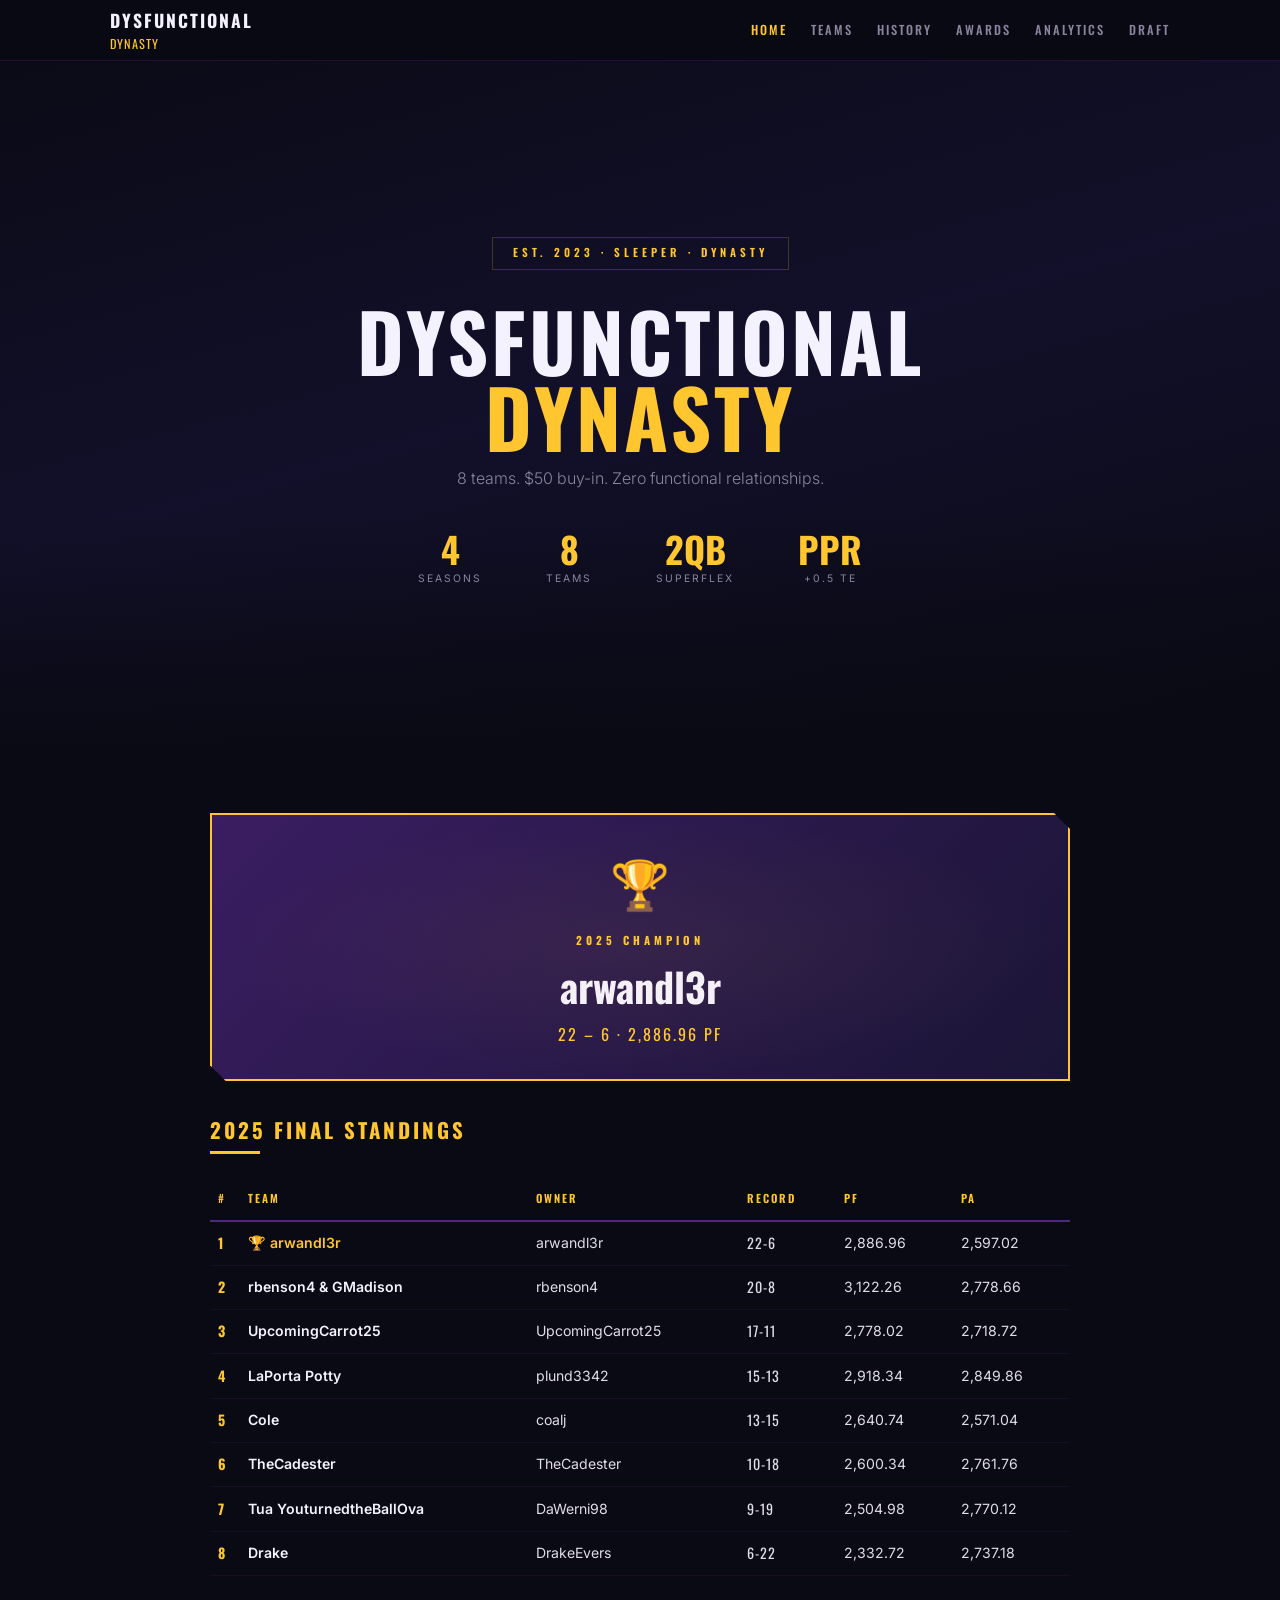
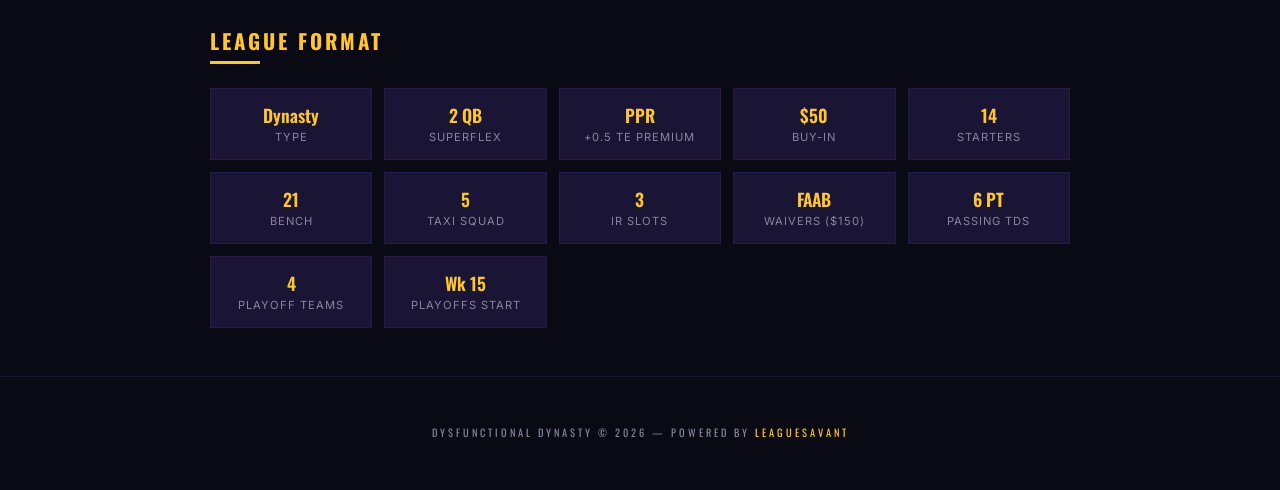
==== index.html @ bd943bfa "Dysfunctional Dynasty — full league site" ====
<!DOCTYPE html>
<html lang="en">
<head>
  <meta charset="UTF-8">
  <meta name="viewport" content="width=device-width, initial-scale=1.0">
  <title>Dysfunctional Dynasty — Fantasy Football</title>
  <link rel="stylesheet" href="css/style.css">
  <link href="https://fonts.googleapis.com/css2?family=Oswald:wght@400;500;600;700&family=Inter:wght@300;400;500;600;700&display=swap" rel="stylesheet">
</head>
<body>

<nav class="nav">
  <div class="nav-inner">
    <a href="index.html" class="nav-logo">DYSFUNCTIONAL<span>DYNASTY</span></a>
    <div class="nav-toggle" onclick="this.nextElementSibling.classList.toggle('open')"><span></span><span></span><span></span></div>
    <div class="nav-links">
      <a href="index.html" class="active">Home</a>
      <a href="teams.html">Teams</a>
      <a href="history.html">History</a>
      <a href="awards.html">Awards</a>
      <a href="analytics.html">Analytics</a>
      <a href="draft.html">Draft</a>
    </div>
  </div>
</nav>

<div class="hero">
  <div class="hero-content">
    <div style="font-size:0.7rem;font-family:'Oswald',sans-serif;font-weight:600;letter-spacing:4px;text-transform:uppercase;color:var(--gold);border:1px solid var(--border-gold);display:inline-block;padding:0.4rem 1.25rem;margin-bottom:2rem;">Est. 2023 · Sleeper · Dynasty</div>
    <h1 style="font-size:clamp(2.5rem,10vw,5rem);letter-spacing:3px;line-height:0.95;color:var(--white);margin-bottom:0.75rem;">DYSFUNCTIONAL<br><span style="color:var(--gold);">DYNASTY</span></h1>
    <p style="color:var(--text-muted);font-size:1rem;font-weight:300;max-width:500px;margin:0 auto 2.5rem;">8 teams. $50 buy-in. Zero functional relationships.</p>
    <div style="display:flex;gap:clamp(1.5rem,5vw,4rem);justify-content:center;flex-wrap:wrap;">
      <div style="text-align:center;"><div style="font-family:'Oswald',sans-serif;font-size:clamp(1.5rem,4vw,2.25rem);font-weight:700;color:var(--gold);line-height:1;">4</div><div style="font-size:0.65rem;text-transform:uppercase;letter-spacing:2px;color:var(--text-muted);margin-top:0.25rem;">Seasons</div></div>
      <div style="text-align:center;"><div style="font-family:'Oswald',sans-serif;font-size:clamp(1.5rem,4vw,2.25rem);font-weight:700;color:var(--gold);line-height:1;">8</div><div style="font-size:0.65rem;text-transform:uppercase;letter-spacing:2px;color:var(--text-muted);margin-top:0.25rem;">Teams</div></div>
      <div style="text-align:center;"><div style="font-family:'Oswald',sans-serif;font-size:clamp(1.5rem,4vw,2.25rem);font-weight:700;color:var(--gold);line-height:1;">2QB</div><div style="font-size:0.65rem;text-transform:uppercase;letter-spacing:2px;color:var(--text-muted);margin-top:0.25rem;">Superflex</div></div>
      <div style="text-align:center;"><div style="font-family:'Oswald',sans-serif;font-size:clamp(1.5rem,4vw,2.25rem);font-weight:700;color:var(--gold);line-height:1;">PPR</div><div style="font-size:0.65rem;text-transform:uppercase;letter-spacing:2px;color:var(--text-muted);margin-top:0.25rem;">+0.5 TE</div></div>
    </div>
  </div>
</div>

<section class="section">
  <!-- Champion Banner -->
  <div class="champ-banner">
    <div class="trophy">🏆</div>
    <h3>2025 Champion</h3>
    <div class="champ-name">arwandl3r</div>
    <div class="champ-record">22 – 6 · 2,886.96 PF</div>
  </div>

  <!-- 2025 Final Standings -->
  <h2 class="section-title">2025 Final Standings</h2>
  <div class="gold-line"></div>

  <div style="overflow-x:auto;">
    <table class="standings-table">
      <thead>
        <tr><th>#</th><th>Team</th><th>Owner</th><th>Record</th><th>PF</th><th>PA</th></tr>
      </thead>
      <tbody>
        <tr><td class="rank">1</td><td class="team-name champ">🏆 arwandl3r</td><td>arwandl3r</td><td class="record">22-6</td><td>2,886.96</td><td>2,597.02</td></tr>
        <tr><td class="rank">2</td><td class="team-name">rbenson4 & GMadison</td><td>rbenson4</td><td class="record">20-8</td><td>3,122.26</td><td>2,778.66</td></tr>
        <tr><td class="rank">3</td><td class="team-name">UpcomingCarrot25</td><td>UpcomingCarrot25</td><td class="record">17-11</td><td>2,778.02</td><td>2,718.72</td></tr>
        <tr><td class="rank">4</td><td class="team-name">LaPorta Potty</td><td>plund3342</td><td class="record">15-13</td><td>2,918.34</td><td>2,849.86</td></tr>
        <tr><td class="rank">5</td><td class="team-name">Cole</td><td>coalj</td><td class="record">13-15</td><td>2,640.74</td><td>2,571.04</td></tr>
        <tr><td class="rank">6</td><td class="team-name">TheCadester</td><td>TheCadester</td><td class="record">10-18</td><td>2,600.34</td><td>2,761.76</td></tr>
        <tr><td class="rank">7</td><td class="team-name">Tua YouturnedtheBallOva</td><td>DaWerni98</td><td class="record">9-19</td><td>2,504.98</td><td>2,770.12</td></tr>
        <tr><td class="rank">8</td><td class="team-name">Drake</td><td>DrakeEvers</td><td class="record">6-22</td><td>2,332.72</td><td>2,737.18</td></tr>
      </tbody>
    </table>
  </div>

  <!-- League Format -->
  <div style="margin-top:3rem;">
    <h2 class="section-title">League Format</h2>
    <div class="gold-line"></div>
    <div class="format-grid">
      <div class="format-item"><div class="val">Dynasty</div><div class="label">Type</div></div>
      <div class="format-item"><div class="val">2 QB</div><div class="label">Superflex</div></div>
      <div class="format-item"><div class="val">PPR</div><div class="label">+0.5 TE Premium</div></div>
      <div class="format-item"><div class="val">$50</div><div class="label">Buy-In</div></div>
      <div class="format-item"><div class="val">14</div><div class="label">Starters</div></div>
      <div class="format-item"><div class="val">21</div><div class="label">Bench</div></div>
      <div class="format-item"><div class="val">5</div><div class="label">Taxi Squad</div></div>
      <div class="format-item"><div class="val">3</div><div class="label">IR Slots</div></div>
      <div class="format-item"><div class="val">FAAB</div><div class="label">Waivers ($150)</div></div>
      <div class="format-item"><div class="val">6 PT</div><div class="label">Passing TDs</div></div>
      <div class="format-item"><div class="val">4</div><div class="label">Playoff Teams</div></div>
      <div class="format-item"><div class="val">Wk 15</div><div class="label">Playoffs Start</div></div>
    </div>
  </div>
</section>

<footer>Dysfunctional Dynasty &copy; 2026 — Powered by <span>LeagueSavant</span></footer>

</body>
</html>
---- css/style.css ----
/* ============================================
   DYSFUNCTIONAL DYNASTY — Vikings Theme
   Purple & Gold / Dark Mode
   ============================================ */

:root {
  --bg: #0a0a14;
  --bg-alt: #12102a;
  --card: #1a1535;
  --card-hover: #221d42;
  --purple: #4F2683;
  --purple-dark: #3a1d62;
  --purple-light: #6b3fa0;
  --gold: #FFC62F;
  --gold-dark: #d4a520;
  --gold-soft: rgba(255,198,47,0.08);
  --gold-glow: rgba(255,198,47,0.15);
  --text: #e0dce8;
  --text-muted: #8a849e;
  --white: #f5f2ff;
  --border: rgba(79,38,131,0.3);
  --border-gold: rgba(255,198,47,0.2);
  --shadow: 0 2px 12px rgba(0,0,0,0.3);
  --shadow-lg: 0 8px 30px rgba(0,0,0,0.4);
  --red: #ff4444;
  --green: #44cc77;
}

*, *::before, *::after { box-sizing: border-box; margin: 0; padding: 0; }
html { scroll-behavior: smooth; }

body {
  font-family: 'Inter', -apple-system, sans-serif;
  background: var(--bg);
  color: var(--text);
  line-height: 1.6;
  -webkit-font-smoothing: antialiased;
}

a { text-decoration: none; color: inherit; }
ul { list-style: none; }
img { max-width: 100%; display: block; }

h1, h2, h3, h4 {
  font-family: 'Oswald', sans-serif;
  font-weight: 700;
  text-transform: uppercase;
}

/* === NAV === */
.nav {
  position: fixed;
  top: 0; left: 0; right: 0;
  z-index: 100;
  background: rgba(10,10,20,0.95);
  backdrop-filter: blur(12px);
  border-bottom: 1px solid var(--border);
}
.nav-inner {
  max-width: 1100px;
  margin: 0 auto;
  display: flex;
  align-items: center;
  justify-content: space-between;
  padding: 0 1.25rem;
  height: 60px;
}
.nav-logo {
  font-family: 'Oswald', sans-serif;
  font-size: 1.1rem;
  font-weight: 700;
  letter-spacing: 2px;
  color: var(--white);
}
.nav-logo span { color: var(--gold); font-size: 0.7em; display: block; letter-spacing: 1px; font-weight: 400; }
.nav-links { display: flex; gap: 1.5rem; }
.nav-links a {
  font-family: 'Oswald', sans-serif;
  font-size: 0.78rem;
  font-weight: 500;
  letter-spacing: 2px;
  text-transform: uppercase;
  color: var(--text-muted);
  transition: color 0.2s;
}
.nav-links a:hover, .nav-links a.active { color: var(--gold); }

.nav-toggle { display: none; cursor: pointer; }
.nav-toggle span { display: block; width: 22px; height: 2px; background: var(--gold); margin: 5px 0; transition: 0.3s; }

@media (max-width: 700px) {
  .nav-toggle { display: block; }
  .nav-links {
    display: none;
    position: absolute;
    top: 60px; left: 0; right: 0;
    background: rgba(10,10,20,0.98);
    flex-direction: column;
    padding: 1rem 1.25rem;
    gap: 0.75rem;
    border-bottom: 1px solid var(--border);
  }
  .nav-links.open { display: flex; }
}

/* === HERO === */
.hero {
  position: relative;
  min-height: 85vh;
  display: flex;
  align-items: center;
  justify-content: center;
  text-align: center;
  overflow: hidden;
  background: linear-gradient(165deg, var(--bg) 0%, var(--bg-alt) 50%, var(--bg) 100%);
  padding-top: 60px;
}
.hero::before {
  content: '';
  position: absolute;
  top: 0; left: 0; right: 0; bottom: 0;
  background: url('https://images.unsplash.com/photo-1566577739112-5180d4bf9390?w=1600&q=80') center/cover;
  opacity: 0.08;
  filter: grayscale(20%);
}
.hero::after {
  content: '';
  position: absolute;
  bottom: 0; left: 0; right: 0;
  height: 250px;
  background: linear-gradient(transparent, var(--bg));
}
.hero-content { position: relative; z-index: 2; padding: 2rem 1.25rem; }

/* === SECTIONS === */
.section { max-width: 900px; margin: 0 auto; padding: 3rem 1.25rem; }
.section-title {
  font-size: 1.3rem;
  letter-spacing: 3px;
  color: var(--gold);
  margin-bottom: 0.25rem;
}
.section-sub {
  font-size: 0.8rem;
  color: var(--text-muted);
  letter-spacing: 1px;
  margin-bottom: 2rem;
}
.gold-line {
  width: 50px;
  height: 3px;
  background: var(--gold);
  margin-bottom: 1.5rem;
}

/* === CARDS === */
.card {
  background: var(--card);
  border: 1px solid var(--border);
  padding: 1.5rem;
  margin-bottom: 1rem;
  transition: all 0.2s;
  clip-path: polygon(0 0, calc(100% - 12px) 0, 100% 12px, 100% 100%, 12px 100%, 0 calc(100% - 12px));
}
.card:hover { border-color: var(--border-gold); background: var(--card-hover); }

/* === TABLES === */
.standings-table {
  width: 100%;
  border-collapse: collapse;
  font-size: 0.88rem;
}
.standings-table th {
  font-family: 'Oswald', sans-serif;
  font-size: 0.7rem;
  font-weight: 600;
  letter-spacing: 2px;
  text-transform: uppercase;
  color: var(--gold);
  text-align: left;
  padding: 0.75rem 0.5rem;
  border-bottom: 2px solid var(--purple);
}
.standings-table td {
  padding: 0.65rem 0.5rem;
  border-bottom: 1px solid rgba(79,38,131,0.15);
  color: var(--text);
}
.standings-table tr:hover td { background: var(--gold-soft); }
.standings-table .rank {
  font-family: 'Oswald', sans-serif;
  font-weight: 700;
  color: var(--gold);
  width: 30px;
}
.standings-table .team-name { font-weight: 600; color: var(--white); }
.standings-table .record { font-family: 'Oswald', sans-serif; letter-spacing: 1px; }
.standings-table .champ { color: var(--gold); }

/* === CHAMPION BANNER === */
.champ-banner {
  background: linear-gradient(135deg, var(--purple-dark), var(--card));
  border: 2px solid var(--gold);
  padding: 2rem;
  text-align: center;
  margin-bottom: 2rem;
  position: relative;
  overflow: hidden;
  clip-path: polygon(0 0, calc(100% - 16px) 0, 100% 16px, 100% 100%, 16px 100%, 0 calc(100% - 16px));
}
.champ-banner::before {
  content: '';
  position: absolute;
  top: 0; left: 0; right: 0; bottom: 0;
  background: radial-gradient(ellipse at center, rgba(255,198,47,0.06) 0%, transparent 70%);
}
.champ-banner .trophy { font-size: 3rem; margin-bottom: 0.5rem; }
.champ-banner h3 {
  font-size: 0.7rem;
  letter-spacing: 4px;
  color: var(--gold);
  margin-bottom: 0.25rem;
}
.champ-banner .champ-name {
  font-family: 'Oswald', sans-serif;
  font-size: clamp(1.75rem, 5vw, 2.5rem);
  font-weight: 700;
  color: var(--white);
}
.champ-banner .champ-record {
  font-family: 'Oswald', sans-serif;
  font-size: 1rem;
  color: var(--gold);
  letter-spacing: 2px;
  margin-top: 0.25rem;
}

/* === SECTION DIVIDERS === */
.section-divider {
  position: relative;
  height: 120px;
  overflow: hidden;
  margin: 2rem 0 0;
}
.section-divider img {
  width: 100%;
  height: 100%;
  object-fit: cover;
  filter: grayscale(30%) brightness(0.35);
}
.section-divider-overlay {
  position: absolute;
  top: 0; left: 0; right: 0; bottom: 0;
  background: linear-gradient(135deg, rgba(79,38,131,0.4), rgba(10,10,20,0.7));
  display: flex;
  align-items: center;
  padding: 0 2rem;
}
.section-divider .num {
  font-family: 'Oswald', sans-serif;
  font-size: 3rem;
  font-weight: 700;
  color: rgba(255,198,47,0.15);
  margin-right: 1rem;
  line-height: 1;
}
.section-divider h2 {
  font-size: 1.1rem;
  letter-spacing: 3px;
  color: var(--gold);
}

/* === TEAM CARDS === */
.team-grid { display: grid; grid-template-columns: repeat(auto-fill, minmax(280px, 1fr)); gap: 1rem; }
.team-card {
  background: var(--card);
  border: 1px solid var(--border);
  padding: 1.25rem;
  transition: all 0.2s;
  clip-path: polygon(0 0, calc(100% - 10px) 0, 100% 10px, 100% 100%, 10px 100%, 0 calc(100% - 10px));
}
.team-card:hover { border-color: var(--border-gold); transform: translateY(-2px); }
.team-card .owner {
  font-family: 'Oswald', sans-serif;
  font-size: 1.1rem;
  font-weight: 600;
  color: var(--white);
}
.team-card .team-label {
  font-size: 0.78rem;
  color: var(--gold);
  font-style: italic;
  margin-bottom: 0.5rem;
}
.team-card .record-line {
  font-family: 'Oswald', sans-serif;
  font-size: 0.85rem;
  color: var(--text);
  letter-spacing: 1px;
}
.team-card .pts {
  font-size: 0.75rem;
  color: var(--text-muted);
}

/* === HISTORY TIMELINE === */
.timeline-item {
  background: var(--card);
  border-left: 3px solid var(--gold);
  padding: 1.25rem 1.5rem;
  margin-bottom: 1.5rem;
  margin-left: 1rem;
  position: relative;
}
.timeline-item::before {
  content: '';
  position: absolute;
  left: -9px;
  top: 1.5rem;
  width: 14px;
  height: 14px;
  background: var(--gold);
  clip-path: polygon(50% 0%, 100% 50%, 50% 100%, 0% 50%);
}
.timeline-item .year {
  font-family: 'Oswald', sans-serif;
  font-size: 1.5rem;
  font-weight: 700;
  color: var(--gold);
}
.timeline-item .winner {
  font-size: 1rem;
  color: var(--white);
  font-weight: 600;
  margin: 0.25rem 0;
}
.timeline-item .details { font-size: 0.82rem; color: var(--text-muted); }

/* === ANALYTICS === */
.analytics-grid { display: grid; grid-template-columns: repeat(auto-fill, minmax(200px, 1fr)); gap: 1rem; margin-bottom: 2rem; }
.stat-card {
  background: var(--card);
  border: 1px solid var(--border);
  padding: 1rem;
  text-align: center;
  clip-path: polygon(0 0, calc(100% - 8px) 0, 100% 8px, 100% 100%, 8px 100%, 0 calc(100% - 8px));
}
.stat-card .val {
  font-family: 'Oswald', sans-serif;
  font-size: 1.75rem;
  font-weight: 700;
  color: var(--gold);
  line-height: 1;
}
.stat-card .label {
  font-size: 0.7rem;
  letter-spacing: 2px;
  text-transform: uppercase;
  color: var(--text-muted);
  margin-top: 0.25rem;
}

/* === COUNTDOWN === */
.countdown {
  display: flex;
  gap: clamp(0.5rem, 3vw, 1.5rem);
  justify-content: center;
  flex-wrap: wrap;
  margin: 2rem 0;
}
.countdown-box {
  background: rgba(79,38,131,0.3);
  border: 1px solid var(--border-gold);
  padding: 1rem 1.25rem;
  min-width: 80px;
  text-align: center;
  clip-path: polygon(0 0, calc(100% - 6px) 0, 100% 6px, 100% 100%, 6px 100%, 0 calc(100% - 6px));
}
.countdown-box .num {
  font-family: 'Oswald', sans-serif;
  font-size: clamp(1.75rem, 5vw, 2.5rem);
  font-weight: 700;
  color: var(--gold);
  line-height: 1;
}
.countdown-box .unit {
  font-size: 0.6rem;
  letter-spacing: 2px;
  text-transform: uppercase;
  color: var(--text-muted);
  margin-top: 0.2rem;
}

/* === BUTTONS === */
.btn {
  display: inline-block;
  font-family: 'Oswald', sans-serif;
  font-size: 0.82rem;
  font-weight: 600;
  letter-spacing: 2px;
  text-transform: uppercase;
  padding: 0.75rem 2rem;
  transition: all 0.25s;
  cursor: pointer;
  border: none;
  clip-path: polygon(0 0, calc(100% - 8px) 0, 100% 8px, 100% 100%, 8px 100%, 0 calc(100% - 8px));
}
.btn-gold { background: var(--gold); color: var(--bg); }
.btn-gold:hover { background: var(--gold-dark); transform: translateY(-1px); }
.btn-outline {
  background: transparent;
  border: 1px solid var(--gold);
  color: var(--gold);
}

/* === FOOTER === */
footer {
  text-align: center;
  padding: 3rem 1rem;
  font-family: 'Oswald', sans-serif;
  font-size: 0.65rem;
  letter-spacing: 3px;
  text-transform: uppercase;
  color: var(--text-muted);
  border-top: 1px solid var(--border);
}
footer span { color: var(--gold); }

/* === FORMAT INFO === */
.format-grid {
  display: grid;
  grid-template-columns: repeat(auto-fill, minmax(160px, 1fr));
  gap: 0.75rem;
  margin-top: 1.5rem;
}
.format-item {
  background: var(--card);
  border: 1px solid var(--border);
  padding: 0.75rem;
  text-align: center;
}
.format-item .val {
  font-family: 'Oswald', sans-serif;
  font-size: 1.1rem;
  font-weight: 600;
  color: var(--gold);
}
.format-item .label {
  font-size: 0.7rem;
  color: var(--text-muted);
  text-transform: uppercase;
  letter-spacing: 1px;
}
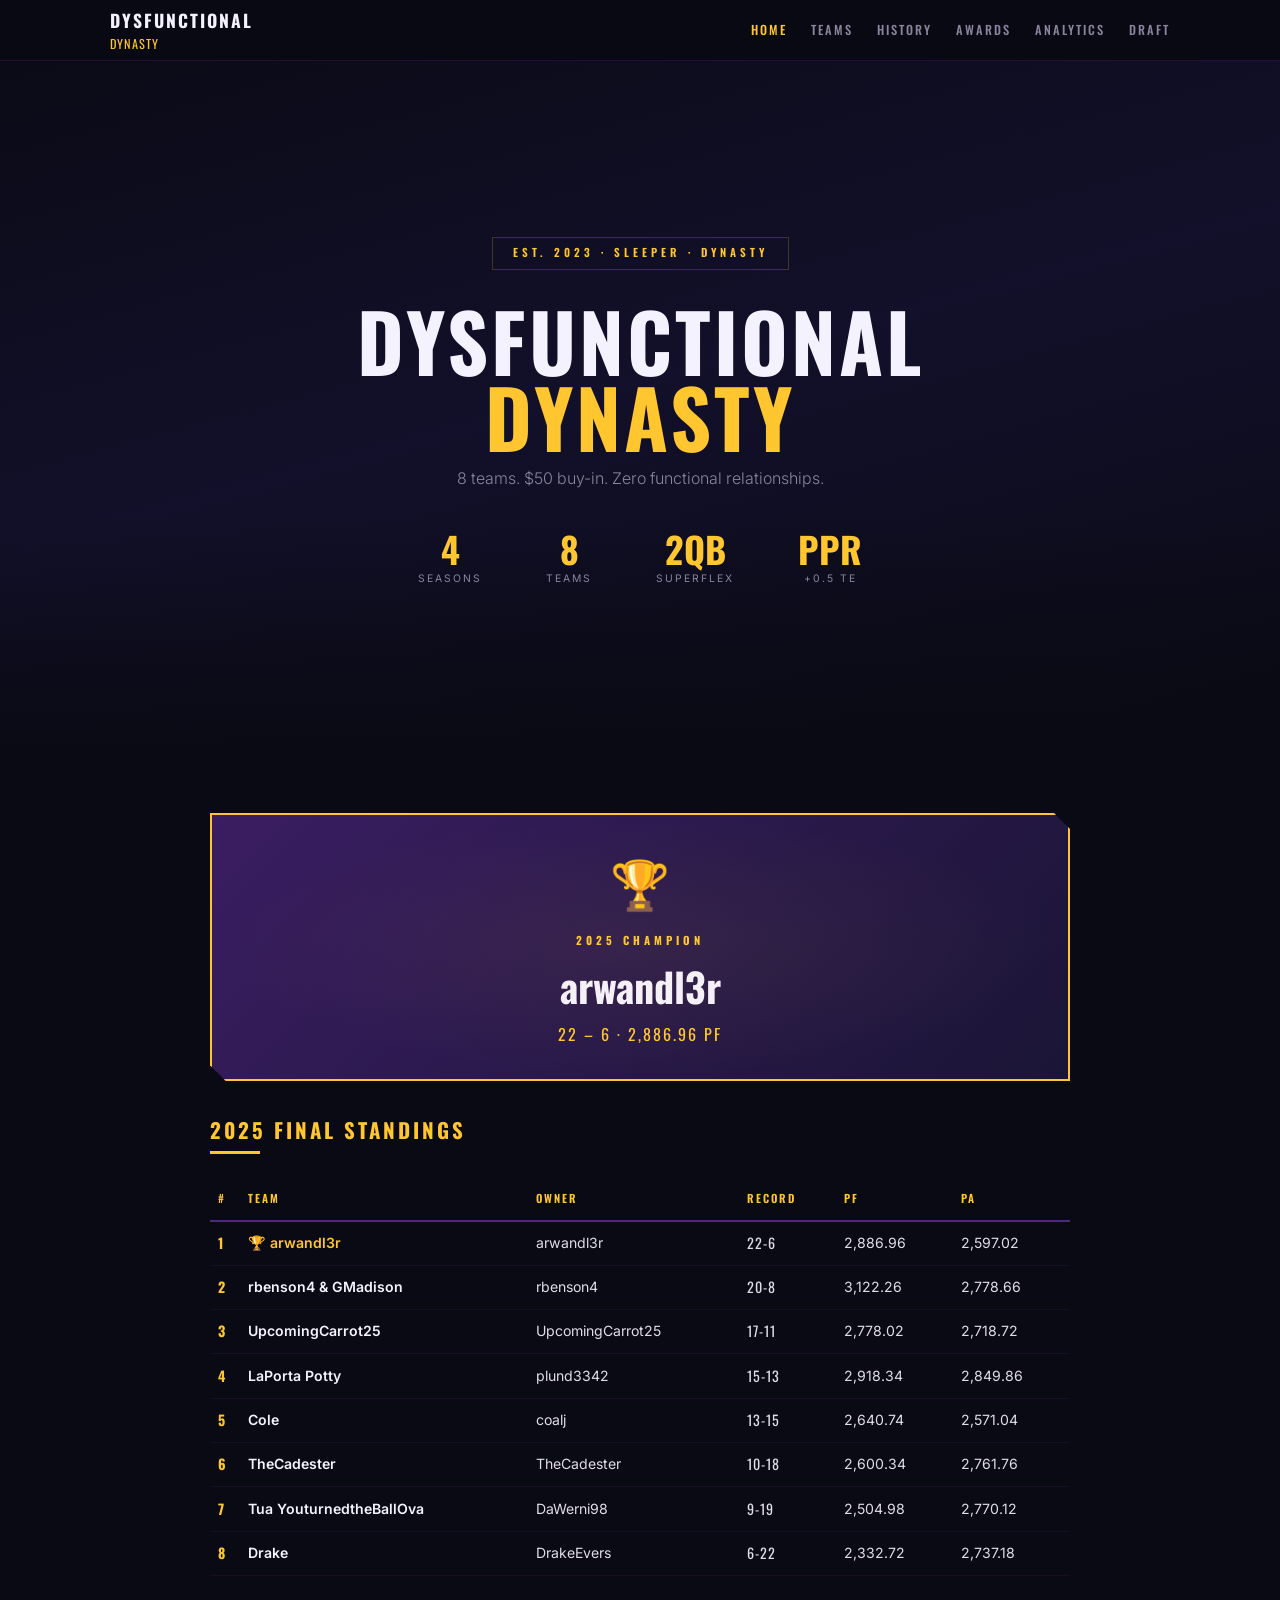
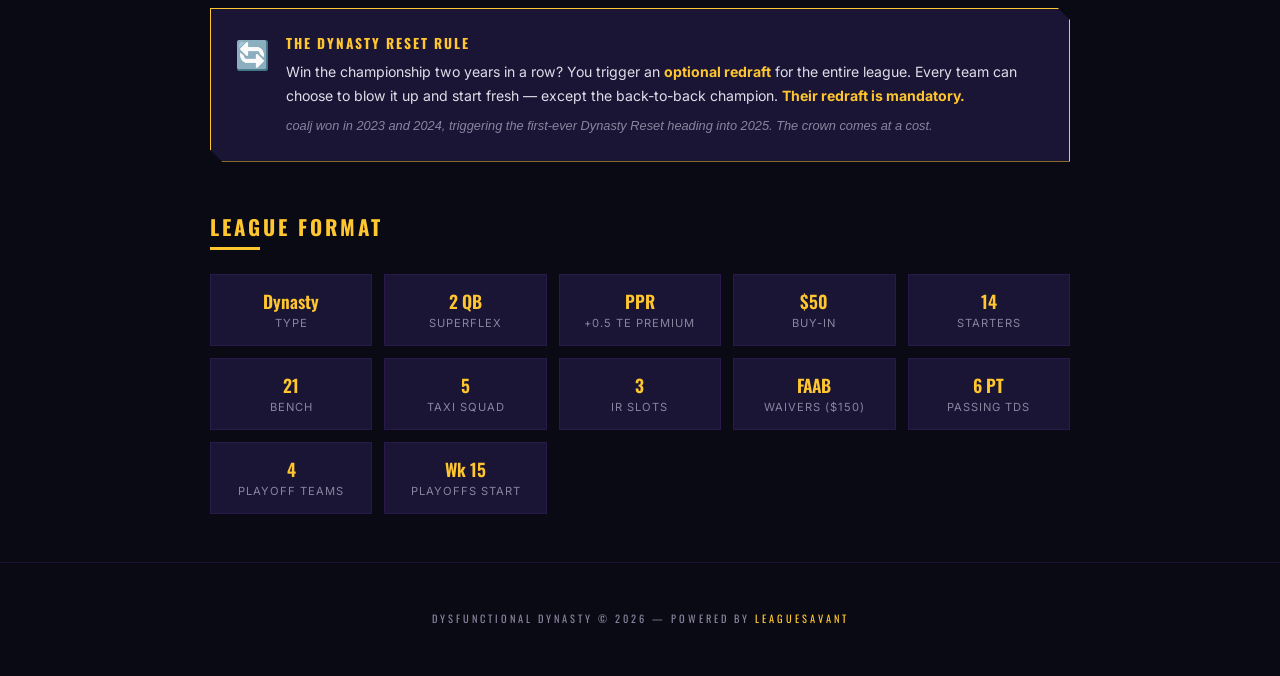
==== commit 81b53f62: "Add Dynasty Reset Rule — back-to-back trigger, mandatory for champion" ====
--- a/index.html
+++ b/index.html
@@ -69,6 +69,18 @@
     </table>
   </div>
 
+  <!-- Dynasty Reset Rule -->
+  <div class="card" style="margin-top:2rem;border-color:var(--gold);">
+    <div style="display:flex;align-items:flex-start;gap:1rem;">
+      <div style="font-size:1.75rem;">🔄</div>
+      <div>
+        <h3 style="font-family:'Oswald',sans-serif;font-size:0.85rem;letter-spacing:2px;color:var(--gold);text-transform:uppercase;margin-bottom:0.35rem;">The Dynasty Reset Rule</h3>
+        <p style="font-size:0.88rem;color:var(--text);line-height:1.7;">Win the championship two years in a row? You trigger an <strong style="color:var(--gold);">optional redraft</strong> for the entire league. Every team can choose to blow it up and start fresh — except the back-to-back champion. <strong style="color:var(--gold);">Their redraft is mandatory.</strong></p>
+        <p style="font-size:0.8rem;color:var(--text-muted);margin-top:0.5rem;font-style:italic;">coalj won in 2023 and 2024, triggering the first-ever Dynasty Reset heading into 2025. The crown comes at a cost.</p>
+      </div>
+    </div>
+  </div>
+
   <!-- League Format -->
   <div style="margin-top:3rem;">
     <h2 class="section-title">League Format</h2>
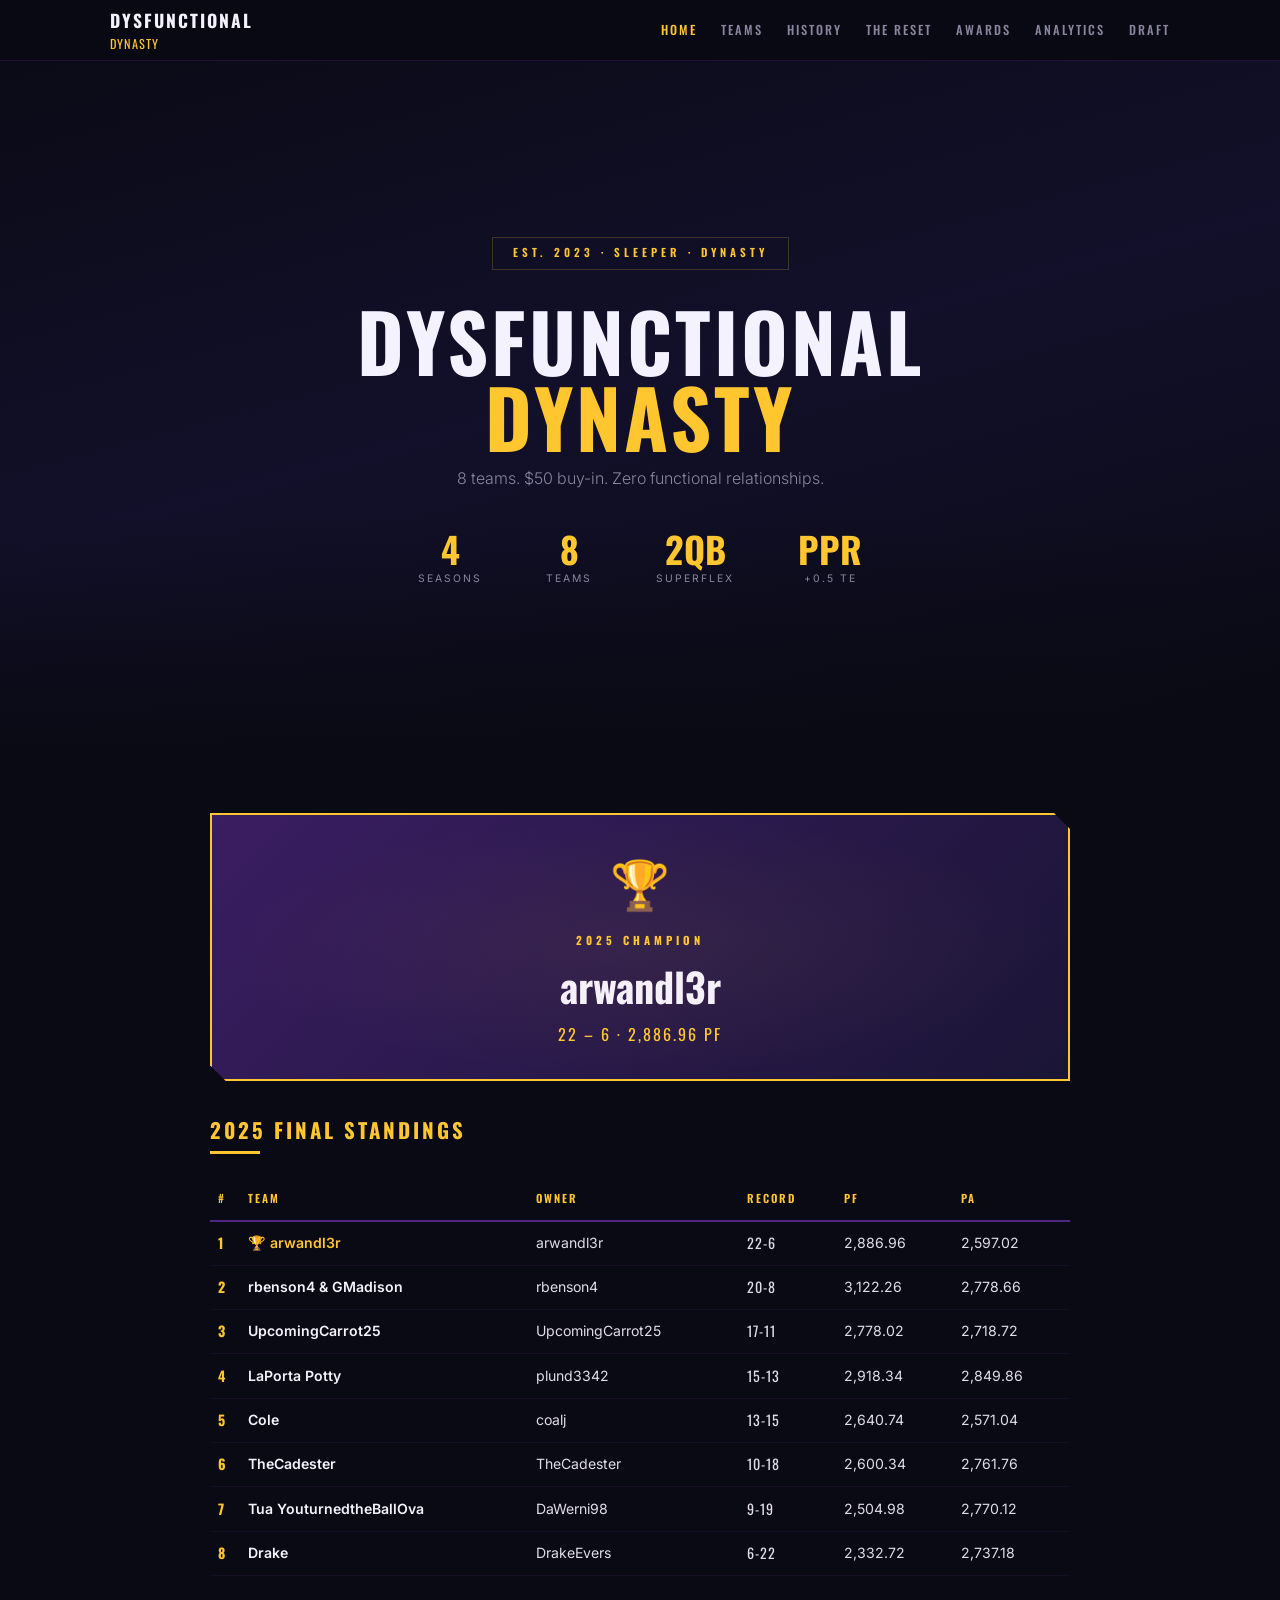
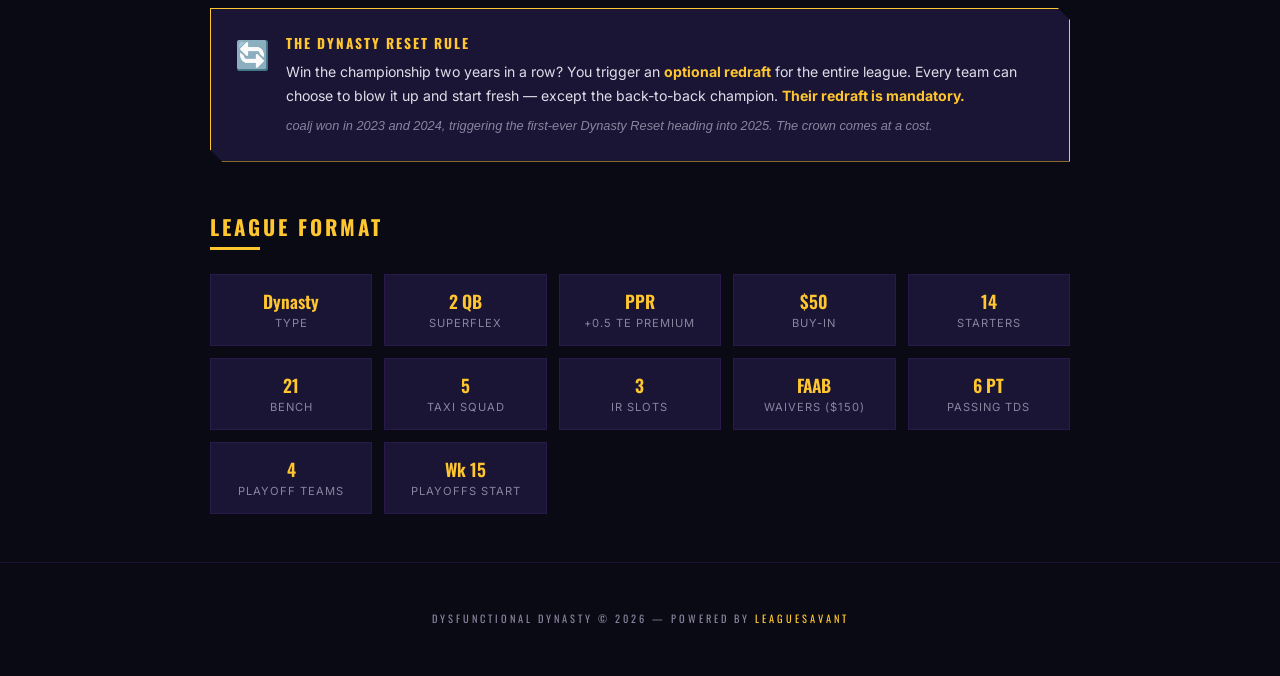
==== commit 315e08ca: "The Reset — full redraft page with rosters, decisions, aftermath" ====
--- a/index.html
+++ b/index.html
@@ -17,7 +17,8 @@
       <a href="index.html" class="active">Home</a>
       <a href="teams.html">Teams</a>
       <a href="history.html">History</a>
-      <a href="awards.html">Awards</a>
+      <a href="reset.html">The Reset</a>
+        <a href="awards.html">Awards</a>
       <a href="analytics.html">Analytics</a>
       <a href="draft.html">Draft</a>
     </div>
